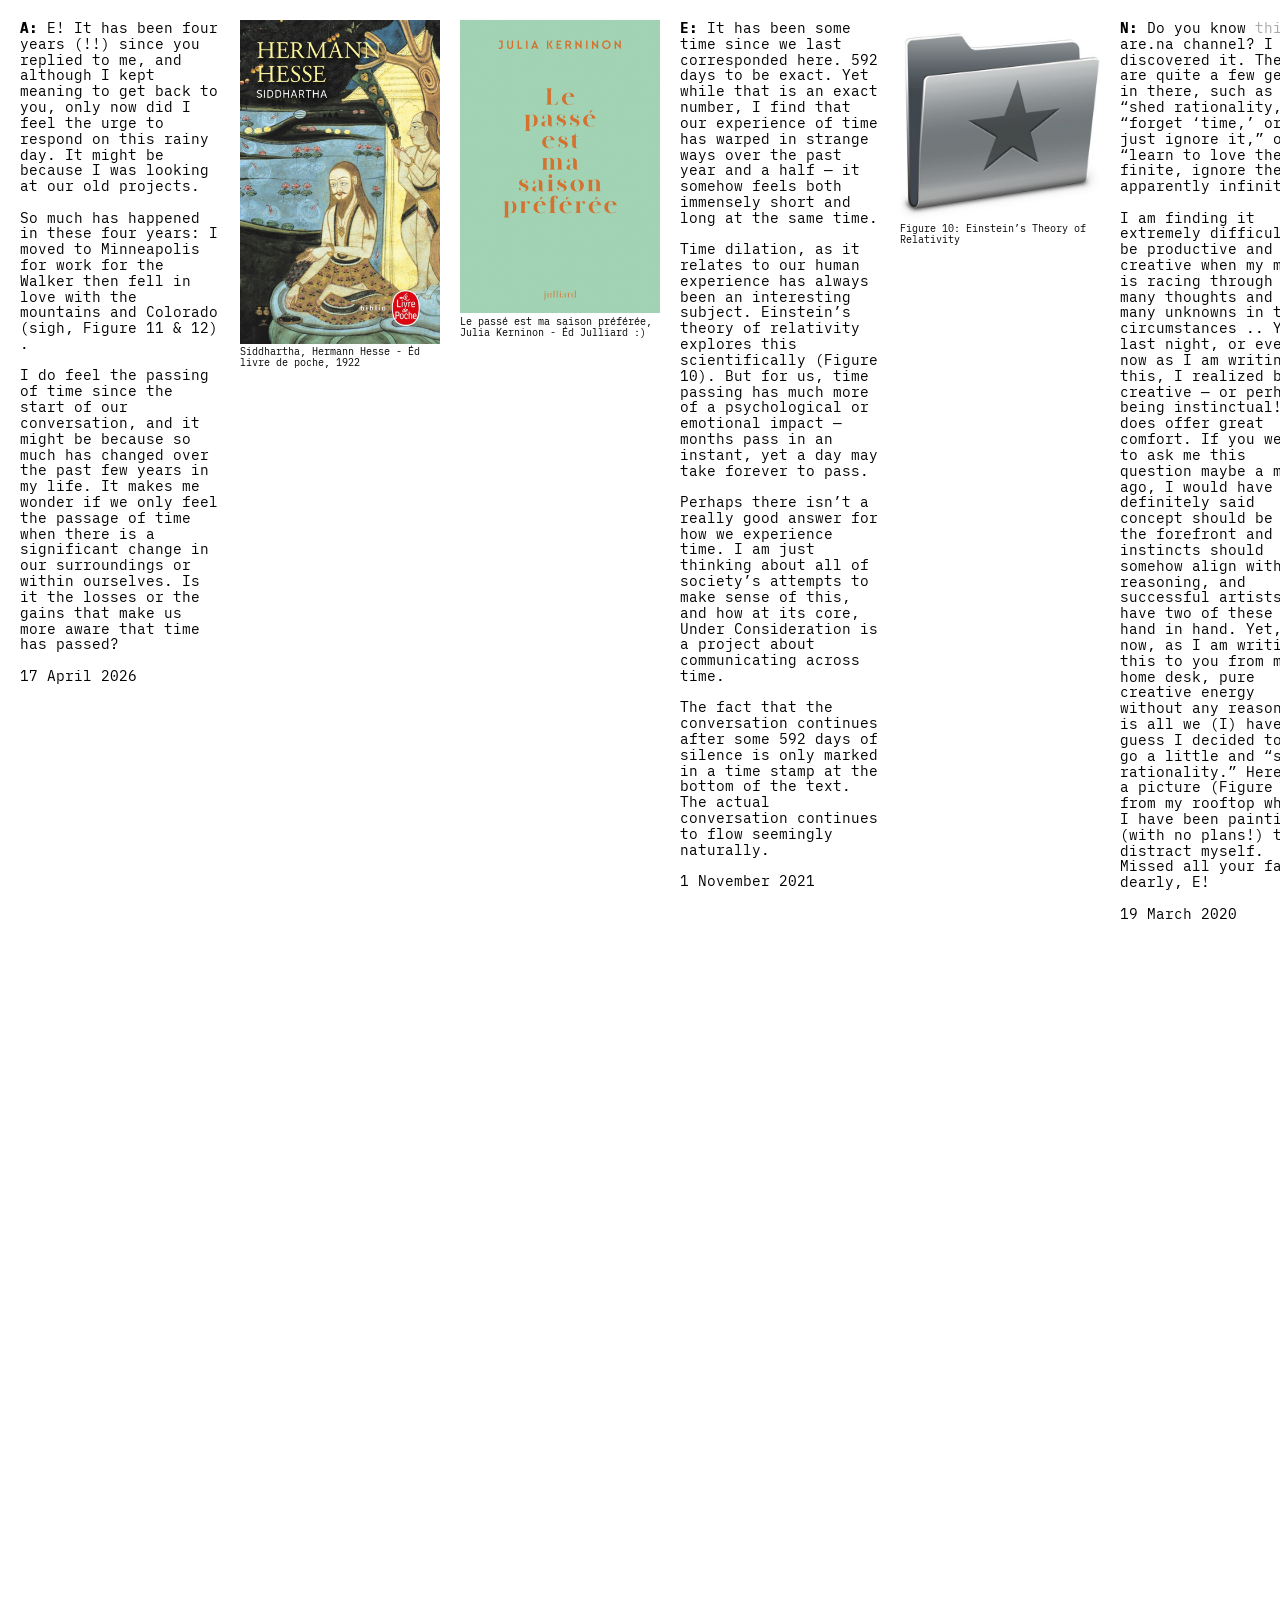
==== index.html @ 79a9462b "Changer le nom du fichier html" ====
<!DOCTYPE html>
<!-- saved from url=(0032)https://under-consideration.com/ -->
<html><head><meta http-equiv="Content-Type" content="text/html; charset=UTF-8">
<meta http-equiv="Cache-Control" content="no-cache, no-store, must-revalidate">
<meta http-equiv="Pragma" content="no-cache">
<meta http-equiv="Expires" content="0">
<title>Bibliopée</title>
  <link rel="stylesheet" type="text/css" href="./sources/main.css">
</head>
<body>
  <div id="entries">
    <div class="entry">
      <p>
        <strong>A:</strong> 
        E! It has been four years (!!) since you replied to me, and although I kept meaning to get back to you, only now did I feel the urge to respond on this rainy day. It might be because I was looking at our old projects.
      </p>

      <p>
        So much has happened in these four years: I moved to Minneapolis for work for the Walker then fell in love with the mountains and Colorado (sigh, Figure 11 &amp; 12) .
      </p>

      <p>
        I do feel the passing of time since the start of our conversation, and it might be because so much has changed over the past few years in my life. It makes me wonder if we only feel the passage of time when there is a significant change in our surroundings or within ourselves. Is it the losses or the gains that make us more aware that time has passed?
      </p>
      <p>
        17 April 2026
      </p>
    </div>
    <div class="entry">
      <a href="https://d2w9rnfcy7mm78.cloudfront.net/45391817/original_f5b5d5b784d9f974b8a62b754a4241b6.jpg?1776455372?bc=0" target="_blank">
        <img src="./sources/Siddhartha.jpg" alt="Siddhartha">
      </a>
      <div class="caption">
        Siddhartha, Hermann Hesse - Éd livre de poche, 1922
      </div>
    </div>
    <div class="entry">
      <a href="https://d2w9rnfcy7mm78.cloudfront.net/45391629/original_866c3c19708ba4297b593f2da454763a.jpg?1776454927?bc=0" target="_blank">
        <img src="./sources/Kerninon.jpg" alt="Kerninon">
      </a>
      <div class="caption">
        Le passé est ma saison préférée, Julia Kerninon - Éd Julliard :)
      </div>
    </div>
    <div class="entry">
      <p>
        <strong>E:</strong> 
        It has been some time since we last corresponded here. 592 days to be exact. Yet while that is an exact number, I find that our experience of time has warped in strange ways over the past year and a half — it somehow feels both immensely short and long at the same time.
      </p>
      <p>
        Time dilation, as it relates to our human experience has always been an interesting subject. Einstein’s theory of relativity explores this scientifically (Figure 10). But for us, time passing has much more of a psychological or emotional impact — months pass in an instant, yet a day may take forever to pass. 
      </p>
      <p>
        Perhaps there isn’t a really good answer for how we experience time. I am just thinking about all of society’s attempts to make sense of this, and how at its core, Under Consideration is a project about communicating across time. 
      </p>
      <p>
        The fact that the conversation continues after some 592 days of silence is only marked in a time stamp at the bottom of the text. The actual conversation continues to flow seemingly naturally.
      </p>
      <p>
        1 November 2021
      </p>
    </div>
    <div class="entry">
      <a href="https://d2w9rnfcy7mm78.cloudfront.net/13798102/original_1941e9237a4ae4ace88c5b35a2760236.png?1635796448?bc=0" target="_blank">
        <img src="./sources/Placeholder.jpg">
      </a>
      <div class="caption">
        Figure 10: Einstein’s Theory of Relativity
      </div>
    </div>
    <div class="entry">
      <p>
        <strong>N:</strong> 
        Do you know 
        <a href="https://www.are.na/the-society-for-social-collapse/how-to-find-happiness-during-the-collapse-of-civilization" rel="nofollow noopener" target="_blank">this
        </a>
        are.na channel? I just discovered it. There are quite a few gems in there, such as “shed rationality,” “forget ‘time,’ or just ignore it,” or “learn to love the finite, ignore the apparently infinite.” 
      </p>
      <p>
        I am finding it extremely difficult to be productive and creative when my mind is racing through so many thoughts and so many unknowns in these circumstances .. Yet last night, or even now as I am writing this, I realized being creative — or perhaps being instinctual! — does offer great comfort. If you were to ask me this question maybe a month ago, I would have definitely said concept should be at the forefront and instincts should somehow align with the reasoning, and successful artists have two of these go hand in hand. Yet, now, as I am writing this to you from my home desk, pure creative energy without any reasoning is all we (I) have. I guess I decided to let go a little and “shed rationality.” Here is a picture (Figure 9) from my rooftop where I have been painting (with no plans!) to distract myself. Missed all your faces dearly, E! 
      </p>
      <p>
        19 March 2020
      </p>
    </div>
    <div class="entry">
      <a href="https://d2w9rnfcy7mm78.cloudfront.net/6505583/original_f84d37d3a3aec6bed054c1856e5c82d3.jpg?1584642781?bc=0" target="_blank">
        <img src="./sources/Placeholder.jpg">
      </a>
      <div class="caption">Figure 9: Nazlı's DIY rooftop desk
      </div>
    </div>
    <div class="entry">
      <p>
        <strong>E:</strong> 
        11 months later… This past halloween, I dressed up as 
        <a href="https://www.are.na/nazli-ercan/multi" rel="nofollow noopener" target="_blank">Multi
        </a> 
        and took a picture in front of an installation of Gonzalez-Torres' <em>Perfect Lovers</em> at MoMA (Figure 8).
      </p>

      <p>
        In thinking about our conversation beforehand, coupled with our conversation with Sydney King tonight, I am adding the image. I am curious about where the line we draw between concept and instinct may actually be. You can consider the juxtaposition of Multi with <em>Perfect Lovers</em>, for example, where both are steeped in conceptual thinking. But if Multi was made with all the possible punctuation characters, I imagine it would not look as good. Though it might be more conceptually sound. In fact, when making my Multi costume, I looked directly at the source code to see which characters were used.
      </p>
      <p>
        22 December 2019
      </p>
    </div>
    <div class="entry">
      <a href="https://d2w9rnfcy7mm78.cloudfront.net/5764042/original_6de9fba1750d1a94429889c76d2a24ee.jpg?1576975302?bc=0" target="_blank">
        <img src="./sources/Placeholder.jpg">
      </a>
      <div class="caption">Figure 8: Eric as Multi, in front of Perfect Lovers
      </div>
    </div>
    <div class="entry">
      <p>
        <strong>N:</strong> 
        I am currently reading about the works of Felix Gonzalez-Torres who is an interesting artist given all the points you bring up about the readymade, consumerism, art, and design. In his works, Gonzalez-Torres uses consumer objects such as candies, lightbulbs or beads. I was initially going to suggest that these are readymades, yet it is important to note that when Duchamp introduced the readymade, he claimed that 
        <a href="http://www.robertspahr.com/teaching/hnm/marcel_duchamp.pdf" rel="nofollow noopener" target="_blank">Richard Mutt
        </a> 
        (!) “…took an ordinary article of life, and placed it so that its useful significance disappeared under the new title and point of view — created a new thought for that object.” Then, for an object to be a readymade, it has to be detached from its function. However, in Gonzalez-Torres’s works, the function of these consumer objects is critical. A lightbulb has to be recognized as a lightbulb and used as such. Similarly, candies have to be eaten by the visitors; otherwise, the work fails to be completed (noted as such by Gonzalez-Torres). He becomes an important figure to consider precisely because the consumer objects he uses cannot be defined as readymades. He brings both the form and the function of these consumer objects into art historical settings. In his work, form and function are kept intact. Most of the time, artists either choose to make works with the object-ness of the readymade or appropriate the given function. 
      </p>

      <p>
        With this approach to consumer objects in mind, the curation and ownership of Gonzalez-Torres’s work becomes really interesting. I recently learnt that in the 
        <a href="https://scholarship.law.cornell.edu/cgi/viewcontent.cgi?article=1461&amp;context=cjlpp" rel="nofollow noopener" target="_blank">Certificate of Authenticity
        </a> Gonzalez-Torres provided to the buyers, he allowed the owners of his artworks to use different types of candies or beads if the stated ones were not available. One article mentioned how the language he used in these certificates allowed the owners to pick their own ideal heights for the paper stacks in some of his works. This flexibility brings the possibility of these stacks to be tall enough for visitors to not be able to reach to get a sheet and thus can potentially challenge the ideals Gonzalez-Torres set for his work. Another example to this greater flexibility in the curation of his work can be seen in <em>Untitled (Public Opinion)</em>, 1991. For this piece, the curators were able to choose different types of candies in different installations, which resulted in various 
        <a href="https://www.guggenheim.org/blogs/checklist/how-a-sculpture-by-felix-gonzalez-torres-traveled-around-new-york" rel="nofollow noopener" target="_blank">receptions
        </a>
        . For example, while the people at the Institute for the Study of the Ancient World related the piece to the “...process of interpretation that scholars of ancient culture apply to artifacts whose exact histories are unknown….at St. Philip’s Church, the largely African American congregation introduced an entirely new reading of the work, linking the black rod licorice candies to the use of licorice root as a balm by American slaves, and the subsequent proliferation of racist imagery in early-twentieth-century marketing campaigns for licorice candy.” Do you think that to be able to accommodate this amount of flexibility within a single work, we need to know this candy piece is a work by Gonzalez-Torres prior to seeing it?
      </p>

      <p>
        I cannot help but connect this letter (Figure 7) of his to here as well. It is on all of my social media platforms! It is just so beautifully said. It talks about time and has two 
        <a href="http://o-r-g.com/" rel="nofollow noopener" target="_blank">o-r-g
        </a> 
        clocks drawn — two things, which I know you like. Welcome back to NY! We missed you.
      </p>
      <p>
        6 February 2019
      </p>
    </div>
    <div class="entry">
      <a href="https://d2w9rnfcy7mm78.cloudfront.net/3293196/original_0019c260dad0948818ab5b0f140593c7.jpg?1546466048?bc=1" target="_blank">
        <img src="./sources/Placeholder.jpg">
      </a>
      <div class="caption">Figure 7: Felix Gonzalez-Torres, Lovers, 1988
      </div>
    </div>
    <div class="entry">
      <p>
        <strong>E:</strong> I wonder if the questioning of graphic design and its relationship with art will lead us in circles. Rather it seems like a question that many have thought of before us. Perhaps it is more useful to instead focus on producing work that tries to question this? Or not even that, but you know.. because we are thinking of this, inevitably any work we produce will be tied up in these questions. And perhaps that is good enough? The reason I am interested in design, in large part, is because it gives me another outlet for researching a question. Many of the things I produce are artifacts of a larger investigation. The readymade is really interesting because it has been used by designers and artists alike. 
      </p>

      <p>
        I'm currently reading <em>Design as Art</em> and I think it's well worth your time. The current edition is published as a sibling to <em>Ways of Seeing</em>, funnily enough. 
      </p>

      <p>
        Well, there are other things about design and art that are interesting to us. For example, Kelly and I recently started 
        <a href="http://stu-b-io.com/" rel="nofollow noopener" target="_blank">stubio
        </a>
        , which was never meant to be an economically viable venture. Rather, everything on the site is a one off, pushing against the idea that a retail enterprise has to sell multiples of an item. Additionally, the site doesn't operate like a regular store in the sense that it is super bare bones, doesn't really attempt to advertise itself, and has super random stream of conscious-y copywriting. At the end of the day, I'd still consider this to be a graphic design enterprise. And I think doing this is an extension of me thinking about design, art, and consumerism..
      </p>
      <p>
        27 December 2018
      </p>
    </div>
    <div class="entry">
      <a href="./sources/original_cccc477915846dfcf1123f66305d40f1.gif" target="_blank">
        <img src="./sources/Placeholder.jpg">
      </a>
      <div class="caption">
        Figure 6: An invite I made for an event based off Munari's book</div></div><div class="entry"><p><strong>N:</strong> I have just read <a href="https://www.independent.co.uk/arts-entertainment/art/features/was-marcel-duchamps-fountain-actually-created-by-a-long-forgotten-pioneering-feminist-10491953.html" rel="nofollow noopener" target="_blank">this</a> article — and there are many similar others out there— that talks about how Duchamp stole the idea of the readymade from the 20th century Dada artist Baroness Elsa von Freytag-Loringhoven (Figure 5). This article argues that Elsa was friends with Duchamp. In referring to the <em>Fountain</em>, Duchamp in his letter to his sisters says “One of my female friends who had adopted the pseudonym Richard Mutt sent me a porcelain urinal as a sculpture…” The identity of the female friend has always been a mystery, but the proofs in the article (Elsa was in Pennsylvania at the time when the <em>Fountain</em> was submitted to the exhibition of the Society of Independent Artists, and the company that made these specific urinals was based in Pennsylvania are some proofs.) make a strong case that Elsa was the owner of the <em>Fountain</em>. In fact, she had been claiming found object as her works of art before Duchamp started experimenting with his readymades. I suggest you read the article; it is pretty fascinating and made me a little sad since you know I am a Duchamp fan (I still am). I guess it would make sense since he is a male figure and she is not… </p>

      <p>
        Back to your question about what is it about art that makes us want to associate graphic design with it.. That is something I often think to myself. I can start by answering from a personal point of view: I would not want to only produce commercial works as this would not suffice my interests. What I like in art and why I would like graphic design to be more like it is the free will that comes with it. There is almost some kind of a narcissistic view of graphic design when it becomes close to art: the practice starts to be derived from individual expression; it becomes something that serves to one’s name and to one’s interests primarily. Remember when I asked you whether or not there is an existential component in typography? Then, I guess there is. We would like to create works that showcase our interests to make valuable use of our time on this earth and to feel good about ourselves in doing so. Thus, in making or wanting graphic design to be more like art, we want it to have a greater (existential) purpose. The interesting question, to me, or what I have yet do not have an answer to is this: Is there no other discipline than art where one can pursue individual interests? Is that what defines art? If so, trying to claim something similar for graphic design, a similar understanding, would not help us differentiate design. As much as we want to claim the individual will that comes with associating graphic design with art, perhaps we should omit this tendency and instead find something that is specific to graphic design. I am not sure if this is possible since there are already so many different ways people have been practicing the discipline, but I wonder if you think this is possible? Or do you think this is worthwhile pursuit? Is there an end goal, reward, in disassociating graphic design from art?
      </p>
      <p>
        31 July 2018
      </p>
    </div>
    <div class="entry">
      <a href="https://d2w9rnfcy7mm78.cloudfront.net/2498054/original_10328efea0385e089a09619a57797c4a.jpg?1533047509?bc=1" target="_blank">
        <img src="./sources/Placeholder.jpg">
      </a>
      <div class="caption">Figure 5: Baroness Elsa von Freytag-Loringhoven
      </div>
    </div>

    <div class="entry">
      <a href="https://d2w9rnfcy7mm78.cloudfront.net/2386564/original_899c1211945f37ae39ba76815188b3c3.jpg?1530678920?bc=1" target="_blank">
        <img src="./sources/Placeholder.jpg">
      </a>
      <div class="caption">Figure 3: Graphik und Objekte: Vervielfältigte Kunst
      </div>
    </div>
    <div class="entry">
      <a href="https://d2w9rnfcy7mm78.cloudfront.net/2386563/original_771f6492133866674f5a1e01b8c79866.jpg?1530678917?bc=1" target="_blank">
        <img src="./sources/Placeholder.jpg">
      </a>
      <div class="caption">
      </div>
    </div>
    <div class="entry">
      <a href="https://d2w9rnfcy7mm78.cloudfront.net/2386562/original_fe1f07a72734f1134657a888d6b5b227.jpg?1530678911?bc=1" target="_blank">
        <img src="./sources/Placeholder.jpg">
      </a>
      <div class="caption">
      </div>
    </div>
    <div class="entry">
      <a href="https://d2w9rnfcy7mm78.cloudfront.net/2386561/original_5f1bf0b596f03ef2db013af86c80cf1c.jpg?1530678910?bc=1" target="_blank">
        <img src="./sources/Placeholder.jpg">
      </a>
      <div class="caption">
      </div>
    </div>
    <div class="entry">
      <a href="https://d2w9rnfcy7mm78.cloudfront.net/2386560/original_5191ab00ef2b553da30b23ac8e99858f.jpg?1530678910?bc=1" target="_blank">
        <img src="./sources/Placeholder.jpg">
      </a>
      <div class="caption">
      </div>
    </div>

  
   
    <div class="entry">
      <div id="dot-dot-dot" style="display: none;"></div>
    </div>
    <div class="entry">
      <p><i>Bibliopée</i> est un archivage de livres lus au fil de ma vie.</p>
      <p>This project is a container for an exchange of ideas between one another. Each new entry on this site is a response to the previous entry by the other author; it is the next thought of a continuous conversation. In this regard, the entries themselves become the medium in this unending collaborative process. The logo, like its contents, is also subject to continuous updating and revisioning. The two curved lines signify each participant. One is solid, which corresponds to the person who last responded, while the other is dotted, waiting for the other to respond. Once a response is added, the lines flip and the solid becomes dotted while the dotted becomes solid.</p>
      <p><img src="./sources/Placeholder.jpg" id="uc-logo"></p>
    </div>
  </div>
<script type="text/javascript" async="" src="./sources/analytics.js"></script><script type="text/javascript" async="" src="./sources/js"></script>
<!-- Global site tag (gtag.js) - Google Analytics -->
<script async="" src="./sources/js(1)"></script>
<script>
  window.dataLayer = window.dataLayer || [];
  function gtag(){dataLayer.push(arguments);}
  gtag('js', new Date());

  gtag('config', 'UA-57660834-3');
</script>


</body></html>
---- sources/main.css ----
body, html {
  margin: 10px;
}

@font-face{
  font-family:'fu-reg';
  src:url("typos/iAWriterMonoS-Regular.ttf");
}

@font-face{
  font-family:'fu-bold';
  src:url("typos/iAWriterMonoS-Bold.ttf");
}

#entries {
  display: flex;
  flex-direction: row;
  gap: 20px;
}

.entry {
  font-family: 'fu-reg';
  font-size: 0.9em;
  line-height: 1.1em;
  min-width: 200px;
  max-width: 200px;
  margin-bottom: 200px;
}

.entry a {
  text-decoration: none;
  color: #AAA;
}

.entry img {
  width: 100%;
}
.entry p a[href] {
  overflow-wrap: break-word;
  word-wrap: break-word;
}

.entry p:first-of-type {
  -webkit-margin-before: 0em;
}

.entry p {
  margin-bottom: 1.07em;
}
.entry.image {
  width: 500px;
}

.caption {
  font-size: .7em;
  line-height: 1.1em;
}

ul {
  list-style: none;
  padding: 0;
  margin: 0;
  margin-top: -1em;
}

strong,b {
  font-weight: normal;
  font-family: 'fu-bold';
}

#uc-logo {
  margin-top: 10px;
  width: 30%;
}

#dot-dot-dot:after {
  overflow: hidden;
  display: inline-block;
  vertical-align: bottom;
  -webkit-animation: ellipsis steps(4,end) 900ms infinite;
  animation: ellipsis steps(4,end) 900ms infinite;
  content: "\2026"; /* ascii code for the ellipsis character */
  width: 0px;
}

@keyframes ellipsis {
  to {
    width: 22px;
  }
}

@-webkit-keyframes ellipsis {
  to {
    width: 22px;
  }
}
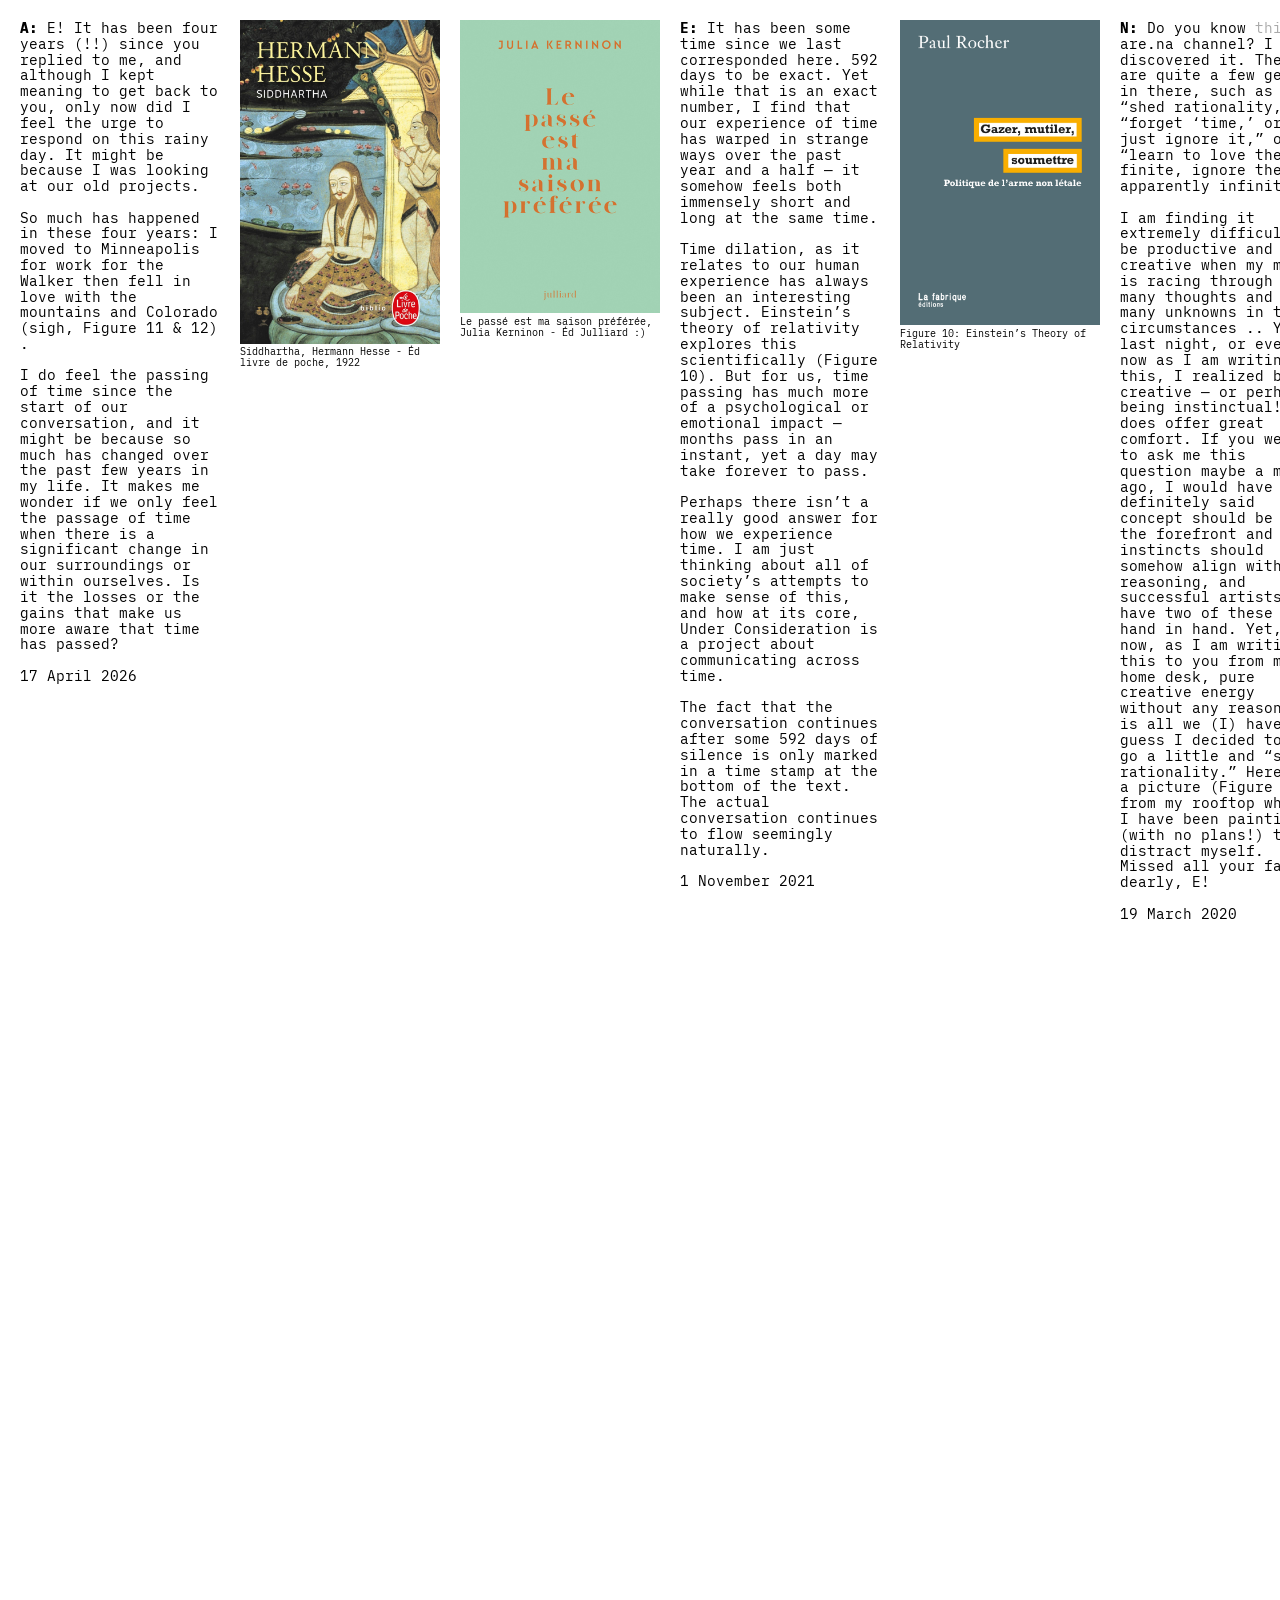
==== commit 1b4ea0b4: "New cover de livres" ====
--- a/index.html
+++ b/index.html
@@ -62,7 +62,7 @@
     </div>
     <div class="entry">
       <a href="https://d2w9rnfcy7mm78.cloudfront.net/13798102/original_1941e9237a4ae4ace88c5b35a2760236.png?1635796448?bc=0" target="_blank">
-        <img src="./sources/Placeholder.jpg">
+        <img src="./sources/Rocher.jpg">
       </a>
       <div class="caption">
         Figure 10: Einstein’s Theory of Relativity
@@ -85,7 +85,7 @@
     </div>
     <div class="entry">
       <a href="https://d2w9rnfcy7mm78.cloudfront.net/6505583/original_f84d37d3a3aec6bed054c1856e5c82d3.jpg?1584642781?bc=0" target="_blank">
-        <img src="./sources/Placeholder.jpg">
+        <img src="./sources/Drouar.jpg">
       </a>
       <div class="caption">Figure 9: Nazlı's DIY rooftop desk
       </div>
@@ -108,7 +108,7 @@
     </div>
     <div class="entry">
       <a href="https://d2w9rnfcy7mm78.cloudfront.net/5764042/original_6de9fba1750d1a94429889c76d2a24ee.jpg?1576975302?bc=0" target="_blank">
-        <img src="./sources/Placeholder.jpg">
+        <img src="./sources/Framont.png">
       </a>
       <div class="caption">Figure 8: Eric as Multi, in front of Perfect Lovers
       </div>
@@ -143,7 +143,7 @@
     </div>
     <div class="entry">
       <a href="https://d2w9rnfcy7mm78.cloudfront.net/3293196/original_0019c260dad0948818ab5b0f140593c7.jpg?1546466048?bc=1" target="_blank">
-        <img src="./sources/Placeholder.jpg">
+        <img src="./sources/Raybaud.jpg">
       </a>
       <div class="caption">Figure 7: Felix Gonzalez-Torres, Lovers, 1988
       </div>
@@ -169,10 +169,45 @@
     </div>
     <div class="entry">
       <a href="./sources/original_cccc477915846dfcf1123f66305d40f1.gif" target="_blank">
-        <img src="./sources/Placeholder.jpg">
-      </a>
-      <div class="caption">
-        Figure 6: An invite I made for an event based off Munari's book</div></div><div class="entry"><p><strong>N:</strong> I have just read <a href="https://www.independent.co.uk/arts-entertainment/art/features/was-marcel-duchamps-fountain-actually-created-by-a-long-forgotten-pioneering-feminist-10491953.html" rel="nofollow noopener" target="_blank">this</a> article — and there are many similar others out there— that talks about how Duchamp stole the idea of the readymade from the 20th century Dada artist Baroness Elsa von Freytag-Loringhoven (Figure 5). This article argues that Elsa was friends with Duchamp. In referring to the <em>Fountain</em>, Duchamp in his letter to his sisters says “One of my female friends who had adopted the pseudonym Richard Mutt sent me a porcelain urinal as a sculpture…” The identity of the female friend has always been a mystery, but the proofs in the article (Elsa was in Pennsylvania at the time when the <em>Fountain</em> was submitted to the exhibition of the Society of Independent Artists, and the company that made these specific urinals was based in Pennsylvania are some proofs.) make a strong case that Elsa was the owner of the <em>Fountain</em>. In fact, she had been claiming found object as her works of art before Duchamp started experimenting with his readymades. I suggest you read the article; it is pretty fascinating and made me a little sad since you know I am a Duchamp fan (I still am). I guess it would make sense since he is a male figure and she is not… </p>
+        <img src="./sources/Yon.jpeg">
+      </a>
+      <div class="caption">
+        Figure 6: An invite I made for an event based off Munari's book
+      </div>
+    </div>
+        <div class="entry">
+      <p>
+        <strong>E:</strong> I wonder if the questioning of graphic design and its relationship with art will lead us in circles. Rather it seems like a question that many have thought of before us. Perhaps it is more useful to instead focus on producing work that tries to question this? Or not even that, but you know.. because we are thinking of this, inevitably any work we produce will be tied up in these questions. And perhaps that is good enough? The reason I am interested in design, in large part, is because it gives me another outlet for researching a question. Many of the things I produce are artifacts of a larger investigation. The readymade is really interesting because it has been used by designers and artists alike. 
+      </p>
+
+      <p>
+        I'm currently reading <em>Design as Art</em> and I think it's well worth your time. The current edition is published as a sibling to <em>Ways of Seeing</em>, funnily enough. 
+      </p>
+
+      <p>
+        Well, there are other things about design and art that are interesting to us. For example, Kelly and I recently started 
+        <a href="http://stu-b-io.com/" rel="nofollow noopener" target="_blank">stubio
+        </a>
+        , which was never meant to be an economically viable venture. Rather, everything on the site is a one off, pushing against the idea that a retail enterprise has to sell multiples of an item. Additionally, the site doesn't operate like a regular store in the sense that it is super bare bones, doesn't really attempt to advertise itself, and has super random stream of conscious-y copywriting. At the end of the day, I'd still consider this to be a graphic design enterprise. And I think doing this is an extension of me thinking about design, art, and consumerism..
+      </p>
+      <p>
+        27 December 2018
+      </p>
+    </div>
+    <div class="entry">
+      <a href="./sources/original_cccc477915846dfcf1123f66305d40f1.gif" target="_blank">
+        <img src="./sources/Berest.jpg">
+      </a>
+      <div class="caption">
+        Figure 6: An invite I made for an event based off Munari's book
+      </div>
+    </div>
+    <div class="entry">
+      <p><strong>N:</strong> I have just read 
+      <a href="https://www.independent.co.uk/arts-entertainment/art/features/was-marcel-duchamps-fountain-actually-created-by-a-long-forgotten-pioneering-feminist-10491953.html" rel="nofollow noopener" target="_blank">this
+
+      </a> article — and there are many similar others out there— that talks about how Duchamp stole the idea of the readymade from the 20th century Dada artist Baroness Elsa von Freytag-Loringhoven (Figure 5). This article argues that Elsa was friends with Duchamp. In referring to the <em>Fountain</em>, Duchamp in his letter to his sisters says “One of my female friends who had adopted the pseudonym Richard Mutt sent me a porcelain urinal as a sculpture…” The identity of the female friend has always been a mystery, but the proofs in the article (Elsa was in Pennsylvania at the time when the <em>Fountain</em> was submitted to the exhibition of the Society of Independent Artists, and the company that made these specific urinals was based in Pennsylvania are some proofs.) make a strong case that Elsa was the owner of the <em>Fountain</em>. In fact, she had been claiming found object as her works of art before Duchamp started experimenting with his readymades. I suggest you read the article; it is pretty fascinating and made me a little sad since you know I am a Duchamp fan (I still am). I guess it would make sense since he is a male figure and she is not… 
+      </p>
 
       <p>
         Back to your question about what is it about art that makes us want to associate graphic design with it.. That is something I often think to myself. I can start by answering from a personal point of view: I would not want to only produce commercial works as this would not suffice my interests. What I like in art and why I would like graphic design to be more like it is the free will that comes with it. There is almost some kind of a narcissistic view of graphic design when it becomes close to art: the practice starts to be derived from individual expression; it becomes something that serves to one’s name and to one’s interests primarily. Remember when I asked you whether or not there is an existential component in typography? Then, I guess there is. We would like to create works that showcase our interests to make valuable use of our time on this earth and to feel good about ourselves in doing so. Thus, in making or wanting graphic design to be more like art, we want it to have a greater (existential) purpose. The interesting question, to me, or what I have yet do not have an answer to is this: Is there no other discipline than art where one can pursue individual interests? Is that what defines art? If so, trying to claim something similar for graphic design, a similar understanding, would not help us differentiate design. As much as we want to claim the individual will that comes with associating graphic design with art, perhaps we should omit this tendency and instead find something that is specific to graphic design. I am not sure if this is possible since there are already so many different ways people have been practicing the discipline, but I wonder if you think this is possible? Or do you think this is worthwhile pursuit? Is there an end goal, reward, in disassociating graphic design from art?
@@ -183,7 +218,7 @@
     </div>
     <div class="entry">
       <a href="https://d2w9rnfcy7mm78.cloudfront.net/2498054/original_10328efea0385e089a09619a57797c4a.jpg?1533047509?bc=1" target="_blank">
-        <img src="./sources/Placeholder.jpg">
+        <img src="./sources/Sahibdad.jpg">
       </a>
       <div class="caption">Figure 5: Baroness Elsa von Freytag-Loringhoven
       </div>
@@ -191,42 +226,18 @@
 
     <div class="entry">
       <a href="https://d2w9rnfcy7mm78.cloudfront.net/2386564/original_899c1211945f37ae39ba76815188b3c3.jpg?1530678920?bc=1" target="_blank">
-        <img src="./sources/Placeholder.jpg">
+        <img src="./sources/Sahibdad2.webp">
       </a>
       <div class="caption">Figure 3: Graphik und Objekte: Vervielfältigte Kunst
       </div>
     </div>
     <div class="entry">
       <a href="https://d2w9rnfcy7mm78.cloudfront.net/2386563/original_771f6492133866674f5a1e01b8c79866.jpg?1530678917?bc=1" target="_blank">
-        <img src="./sources/Placeholder.jpg">
-      </a>
-      <div class="caption">
-      </div>
-    </div>
-    <div class="entry">
-      <a href="https://d2w9rnfcy7mm78.cloudfront.net/2386562/original_fe1f07a72734f1134657a888d6b5b227.jpg?1530678911?bc=1" target="_blank">
-        <img src="./sources/Placeholder.jpg">
-      </a>
-      <div class="caption">
-      </div>
-    </div>
-    <div class="entry">
-      <a href="https://d2w9rnfcy7mm78.cloudfront.net/2386561/original_5f1bf0b596f03ef2db013af86c80cf1c.jpg?1530678910?bc=1" target="_blank">
-        <img src="./sources/Placeholder.jpg">
-      </a>
-      <div class="caption">
-      </div>
-    </div>
-    <div class="entry">
-      <a href="https://d2w9rnfcy7mm78.cloudfront.net/2386560/original_5191ab00ef2b553da30b23ac8e99858f.jpg?1530678910?bc=1" target="_blank">
-        <img src="./sources/Placeholder.jpg">
-      </a>
-      <div class="caption">
-      </div>
-    </div>
-
-  
-   
+        <img src="./sources/Sahibdad3.jpg">
+      </a>
+      <div class="caption">
+      </div>
+    </div>
     <div class="entry">
       <div id="dot-dot-dot" style="display: none;"></div>
     </div>
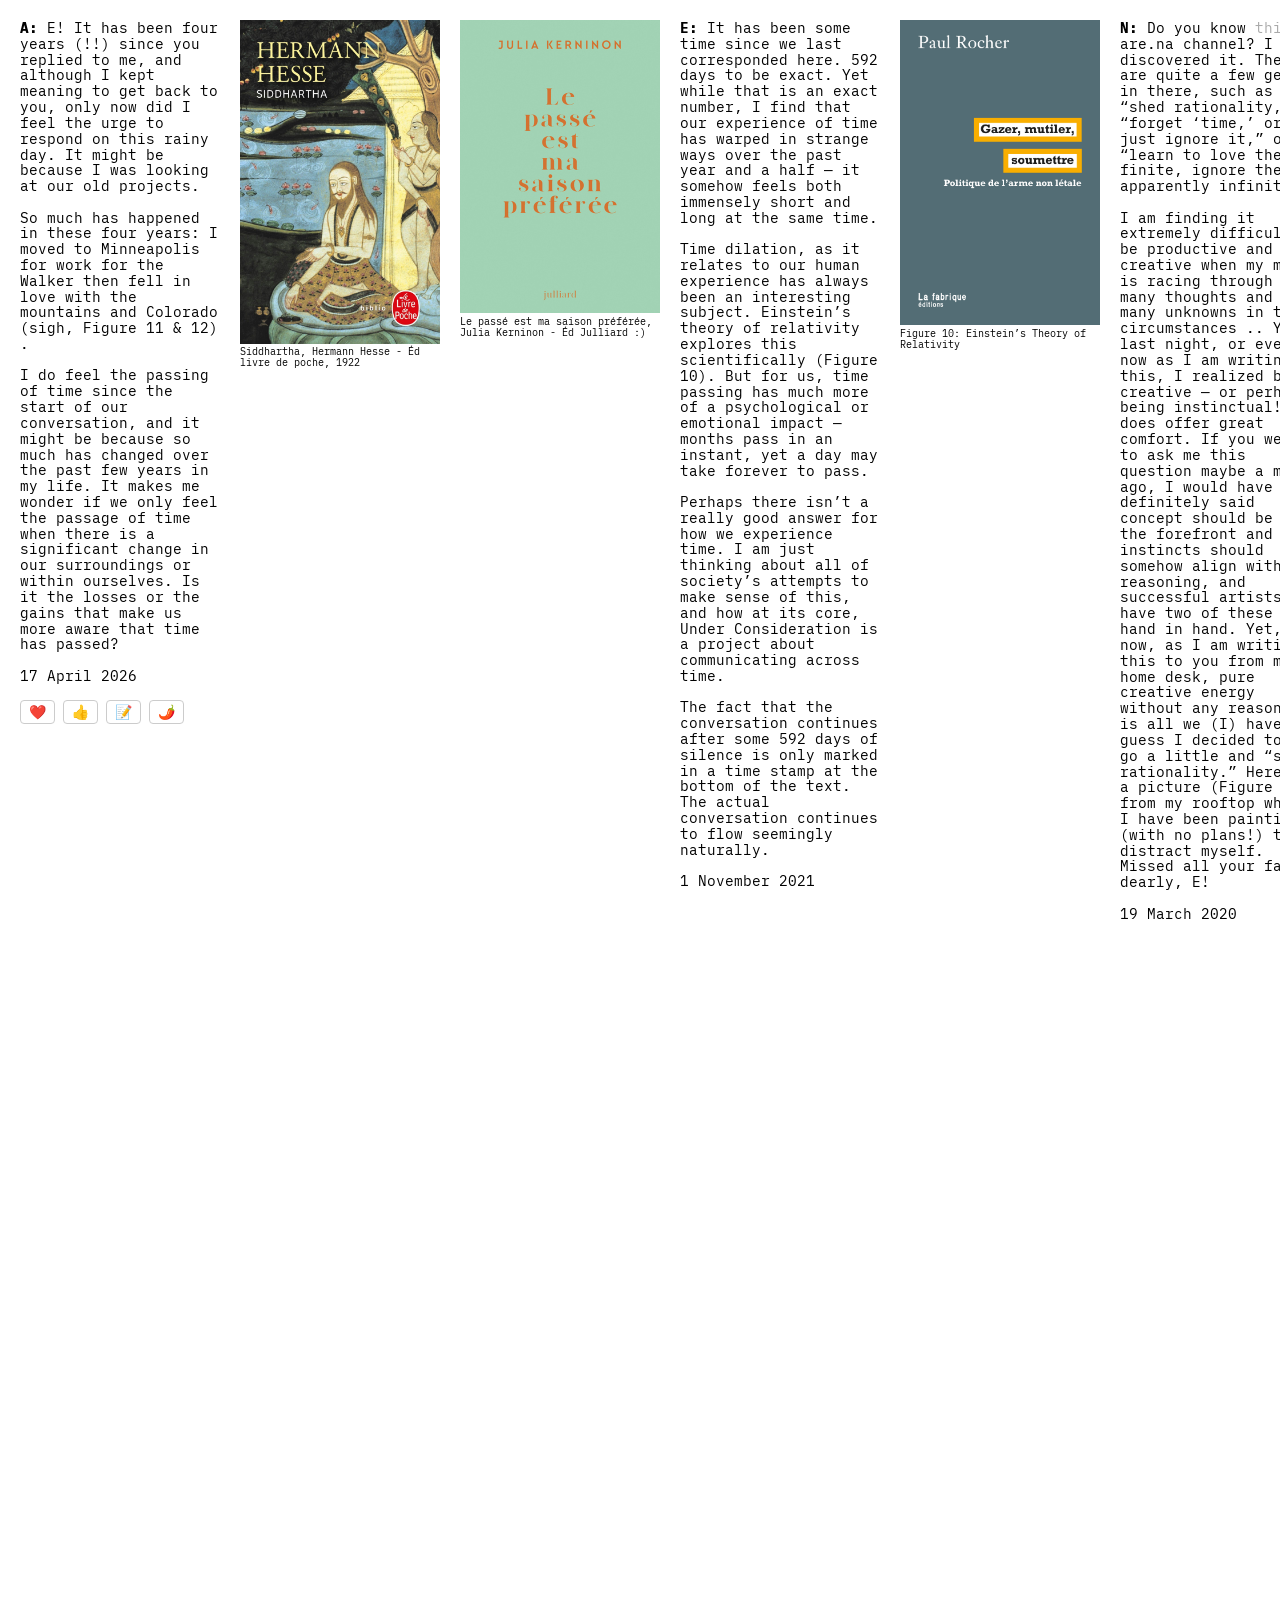
==== commit c124a164: "Ajout de réactions emojis" ====
--- a/index.html
+++ b/index.html
@@ -25,19 +25,22 @@
       <p>
         17 April 2026
       </p>
-    </div>
-    <div class="entry">
-      <a href="https://d2w9rnfcy7mm78.cloudfront.net/45391817/original_f5b5d5b784d9f974b8a62b754a4241b6.jpg?1776455372?bc=0" target="_blank">
+      <div class="reactions" data-entry="siddhartha">
+    <button class="react-btn" data-emoji="❤️">❤️ <span class="count"></span></button>
+    <button class="react-btn" data-emoji="👍">👍 <span class="count"></span></button>
+    <button class="react-btn" data-emoji="📝">📝 <span class="count"></span></button>
+    <button class="react-btn" data-emoji="🌶️">🌶️ <span class="count"></span></button>
+  </div>
+    </div>
+    
+    <div class="entry">
         <img src="./sources/Siddhartha.jpg" alt="Siddhartha">
-      </a>
       <div class="caption">
         Siddhartha, Hermann Hesse - Éd livre de poche, 1922
       </div>
     </div>
     <div class="entry">
-      <a href="https://d2w9rnfcy7mm78.cloudfront.net/45391629/original_866c3c19708ba4297b593f2da454763a.jpg?1776454927?bc=0" target="_blank">
         <img src="./sources/Kerninon.jpg" alt="Kerninon">
-      </a>
       <div class="caption">
         Le passé est ma saison préférée, Julia Kerninon - Éd Julliard :)
       </div>
@@ -61,9 +64,7 @@
       </p>
     </div>
     <div class="entry">
-      <a href="https://d2w9rnfcy7mm78.cloudfront.net/13798102/original_1941e9237a4ae4ace88c5b35a2760236.png?1635796448?bc=0" target="_blank">
         <img src="./sources/Rocher.jpg">
-      </a>
       <div class="caption">
         Figure 10: Einstein’s Theory of Relativity
       </div>
@@ -84,9 +85,7 @@
       </p>
     </div>
     <div class="entry">
-      <a href="https://d2w9rnfcy7mm78.cloudfront.net/6505583/original_f84d37d3a3aec6bed054c1856e5c82d3.jpg?1584642781?bc=0" target="_blank">
         <img src="./sources/Drouar.jpg">
-      </a>
       <div class="caption">Figure 9: Nazlı's DIY rooftop desk
       </div>
     </div>
@@ -107,9 +106,7 @@
       </p>
     </div>
     <div class="entry">
-      <a href="https://d2w9rnfcy7mm78.cloudfront.net/5764042/original_6de9fba1750d1a94429889c76d2a24ee.jpg?1576975302?bc=0" target="_blank">
         <img src="./sources/Framont.png">
-      </a>
       <div class="caption">Figure 8: Eric as Multi, in front of Perfect Lovers
       </div>
     </div>
@@ -142,9 +139,7 @@
       </p>
     </div>
     <div class="entry">
-      <a href="https://d2w9rnfcy7mm78.cloudfront.net/3293196/original_0019c260dad0948818ab5b0f140593c7.jpg?1546466048?bc=1" target="_blank">
         <img src="./sources/Raybaud.jpg">
-      </a>
       <div class="caption">Figure 7: Felix Gonzalez-Torres, Lovers, 1988
       </div>
     </div>
@@ -168,9 +163,7 @@
       </p>
     </div>
     <div class="entry">
-      <a href="./sources/original_cccc477915846dfcf1123f66305d40f1.gif" target="_blank">
         <img src="./sources/Yon.jpeg">
-      </a>
       <div class="caption">
         Figure 6: An invite I made for an event based off Munari's book
       </div>
@@ -195,9 +188,7 @@
       </p>
     </div>
     <div class="entry">
-      <a href="./sources/original_cccc477915846dfcf1123f66305d40f1.gif" target="_blank">
         <img src="./sources/Berest.jpg">
-      </a>
       <div class="caption">
         Figure 6: An invite I made for an event based off Munari's book
       </div>
@@ -217,24 +208,18 @@
       </p>
     </div>
     <div class="entry">
-      <a href="https://d2w9rnfcy7mm78.cloudfront.net/2498054/original_10328efea0385e089a09619a57797c4a.jpg?1533047509?bc=1" target="_blank">
         <img src="./sources/Sahibdad.jpg">
-      </a>
       <div class="caption">Figure 5: Baroness Elsa von Freytag-Loringhoven
       </div>
     </div>
 
     <div class="entry">
-      <a href="https://d2w9rnfcy7mm78.cloudfront.net/2386564/original_899c1211945f37ae39ba76815188b3c3.jpg?1530678920?bc=1" target="_blank">
         <img src="./sources/Sahibdad2.webp">
-      </a>
       <div class="caption">Figure 3: Graphik und Objekte: Vervielfältigte Kunst
       </div>
     </div>
     <div class="entry">
-      <a href="https://d2w9rnfcy7mm78.cloudfront.net/2386563/original_771f6492133866674f5a1e01b8c79866.jpg?1530678917?bc=1" target="_blank">
         <img src="./sources/Sahibdad3.jpg">
-      </a>
       <div class="caption">
       </div>
     </div>
@@ -246,6 +231,11 @@
       <p>This project is a container for an exchange of ideas between one another. Each new entry on this site is a response to the previous entry by the other author; it is the next thought of a continuous conversation. In this regard, the entries themselves become the medium in this unending collaborative process. The logo, like its contents, is also subject to continuous updating and revisioning. The two curved lines signify each participant. One is solid, which corresponds to the person who last responded, while the other is dotted, waiting for the other to respond. Once a response is added, the lines flip and the solid becomes dotted while the dotted becomes solid.</p>
       <p><img src="./sources/Placeholder.jpg" id="uc-logo"></p>
     </div>
+  </div>
+  <div id="image-modal" aria-hidden="true">
+    <span id="modal-close" aria-label="Fermer">×</span>
+    <img id="modal-img" src="" alt="">
+    <div id="modal-caption"></div>
   </div>
 <script type="text/javascript" async="" src="./sources/analytics.js"></script><script type="text/javascript" async="" src="./sources/js"></script>
 <!-- Global site tag (gtag.js) - Google Analytics -->
@@ -257,6 +247,121 @@
 
   gtag('config', 'UA-57660834-3');
 </script>
+<script>
+  document.addEventListener('DOMContentLoaded', function() {
+    var modal = document.getElementById('image-modal');
+    var modalImg = document.getElementById('modal-img');
+    var caption = document.getElementById('modal-caption');
+    var closeBtn = document.getElementById('modal-close');
+    var images = document.querySelectorAll('#entries img');
+
+    images.forEach(function(img) {
+      img.style.cursor = 'pointer';
+      img.addEventListener('click', function() {
+        modalImg.src = img.src;
+        modalImg.alt = img.alt || '';
+        var hideCaption = img.src.includes('Siddhartha') || img.src.includes('Kerninon');
+        caption.textContent = hideCaption ? '' : (img.alt || '');
+        modal.classList.add('open');
+        modal.setAttribute('aria-hidden', 'false');
+      });
+    });
+
+    function closeModal() {
+      modal.classList.remove('open');
+      modal.setAttribute('aria-hidden', 'true');
+    }
+
+    closeBtn.addEventListener('click', closeModal);
+    modal.addEventListener('click', function(event) {
+      if (event.target === modal) {
+        closeModal();
+      }
+    });
+    document.addEventListener('keydown', function(event) {
+      if (event.key === 'Escape' && modal.classList.contains('open')) {
+        closeModal();
+      }
+    });
+  });
+</script>
+<script>
+  const SUPABASE_URL = 'https://ysjwqgaptdbbacwinqoj.supabase.co/rest/v1/'   // ← remplace
+  const SUPABASE_KEY = 'sb_publishable_FXXpGkbeUQEQ-tSmcER7bg_BmWiG5Xa'             // ← remplace
+
+  const headers = {
+    'apikey': SUPABASE_KEY,
+    'Authorization': `Bearer ${SUPABASE_KEY}`,
+    'Content-Type': 'application/json'
+  }
+
+  // Charger les compteurs d'une entrée
+  async function loadReactions(entryId) {
+    const res = await fetch(
+      `${SUPABASE_URL}/rest/v1/reactions?entry_id=eq.${entryId}`,
+      { headers }
+    )
+    const rows = await res.json()
+    rows.forEach(row => {
+      const btn = document.querySelector(
+        `.reactions[data-entry="${entryId}"] [data-emoji="${row.emoji}"] .count`
+      )
+      if (btn) {
+        btn.textContent = row.count > 0 ? row.count : ''
+        btn.style.display = row.count > 0 ? 'inline' : 'none'
+      }
+    })
+  }
+
+  // Voter / annuler le vote
+  async function vote(entryId, emoji, btn) {
+    const key = `voted_${entryId}_${emoji}`
+    const alreadyVoted = localStorage.getItem(key)
+    const countEl = btn.querySelector('.count')
+    const currentCount = parseInt(countEl.textContent, 10) || 0
+
+    if (alreadyVoted) {
+      btn.classList.remove('voted')
+      localStorage.removeItem(key)
+      const nextCount = Math.max(0, currentCount - 1)
+      countEl.textContent = nextCount > 0 ? nextCount : ''
+      countEl.style.display = nextCount > 0 ? 'inline' : 'none'
+      await fetch(`${SUPABASE_URL}/rest/v1/rpc/decrement_reaction`, {
+        method: 'POST',
+        headers,
+        body: JSON.stringify({ p_entry_id: entryId, p_emoji: emoji })
+      })
+    } else {
+      btn.classList.add('voted')
+      localStorage.setItem(key, '1')
+      const nextCount = currentCount + 1
+      countEl.textContent = nextCount
+      countEl.style.display = 'inline'
+      await fetch(`${SUPABASE_URL}/rest/v1/rpc/increment_reaction`, {
+        method: 'POST',
+        headers,
+        body: JSON.stringify({ p_entry_id: entryId, p_emoji: emoji })
+      })
+    }
+
+    loadReactions(entryId)
+  }
+
+  // Init : charger tous les compteurs + attacher les événements
+  document.querySelectorAll('.reactions').forEach(block => {
+    const entryId = block.dataset.entry
+    loadReactions(entryId)
+
+    // Restaurer l'état voté
+    block.querySelectorAll('.react-btn').forEach(btn => {
+      const emoji = btn.dataset.emoji
+      if (localStorage.getItem(`voted_${entryId}_${emoji}`)) {
+        btn.classList.add('voted')
+      }
+      btn.addEventListener('click', () => vote(entryId, emoji, btn))
+    })
+  })
+</script>
 
 
 </body></html>
--- a/sources/main.css
+++ b/sources/main.css
@@ -34,6 +34,48 @@
 
 .entry img {
   width: 100%;
+  cursor: url("https://img.icons8.com/?size=100&id=11648&format=png&color=000000"), pointer;
+}
+
+#image-modal {
+  display: none;
+  position: fixed;
+  inset: 0;
+  z-index: 9999;
+  background: rgba(0, 0, 0, 0.3);
+  align-items: center;
+  justify-content: center;
+  padding: 20px;
+}
+
+#image-modal.open {
+  display: flex;
+}
+
+#image-modal img {
+  max-width: 95%;
+  max-height: 95%;
+  object-fit: contain;
+  box-shadow: 0 0 40px rgba(0, 0, 0, 0.6);
+}
+
+#modal-close {
+  position: absolute;
+  top: 16px;
+  right: 16px;
+  color: #fff;
+  font-size: 2rem;
+  line-height: 1;
+  cursor: pointer;
+  user-select: none;
+}
+
+#modal-caption {
+  margin-top: 14px;
+  color: #fff;
+  font-size: 0.9em;
+  text-align: center;
+  max-width: 95%;
 }
 .entry p a[href] {
   overflow-wrap: break-word;
@@ -83,6 +125,38 @@
   width: 0px;
 }
 
+.reactions {
+  display: flex;
+  gap: 8px;
+  margin: 16px 0;
+}
+.react-btn {
+  background: none;
+  border: 1px solid #ccc;
+  border-radius: 4px;
+  padding: 2px 8px;
+  font-size: 14px;
+  cursor: pointer;
+  transition: all 0.15s;
+  display: flex;
+  align-items: center;
+  gap: 4px;
+  color: fu-reg;
+  font-family: 'fu-reg';
+}
+.react-btn:hover {
+  border-color: #999;
+  background: rgba(0,0,0,0.05);
+  transform: scale(1.05);
+}
+.react-btn.voted {
+  background: #f0f0f0;
+  border-color: #888;
+  font-weight: bold;
+}
+.count { font-size: 12px; display: none; }
+.count:not(:empty) { display: inline; }
+
 @keyframes ellipsis {
   to {
     width: 22px;
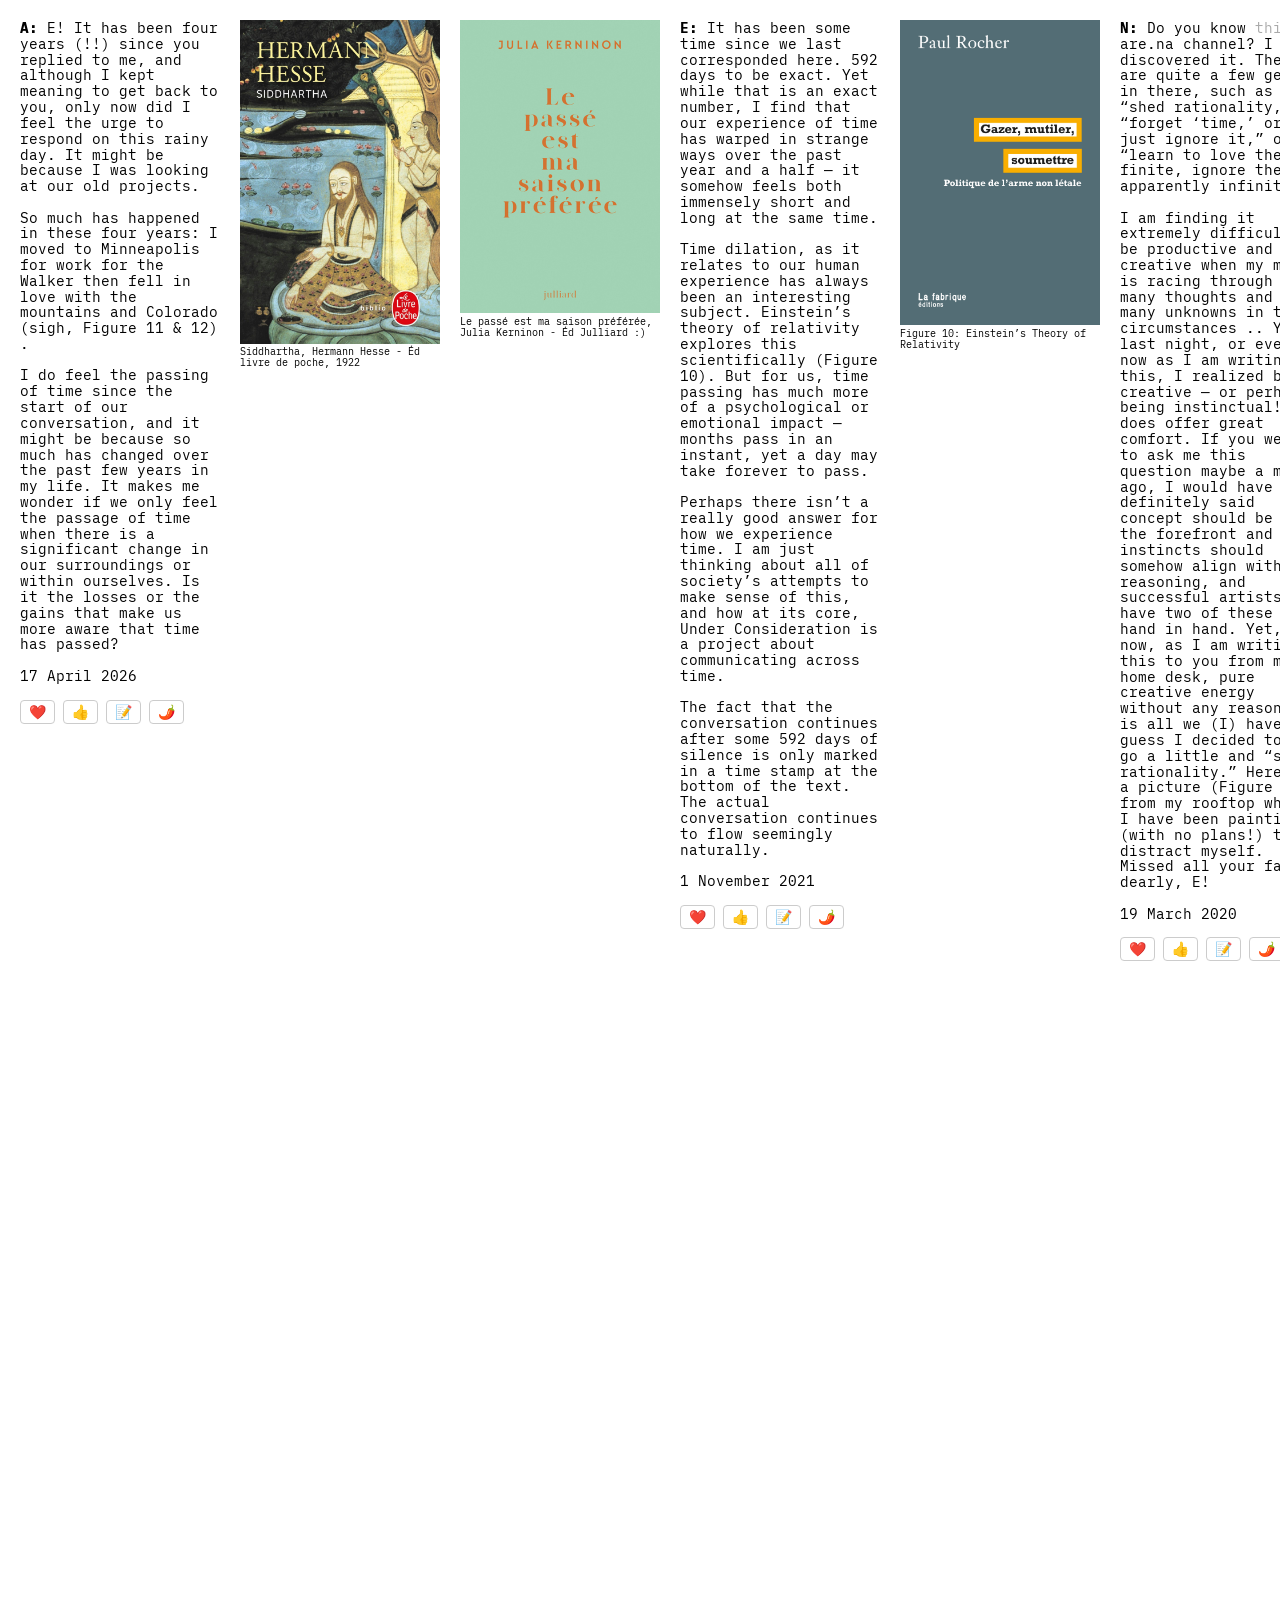
==== commit c2e98d27: "Ajout de react sur tous commentaires" ====
--- a/index.html
+++ b/index.html
@@ -30,7 +30,7 @@
     <button class="react-btn" data-emoji="👍">👍 <span class="count"></span></button>
     <button class="react-btn" data-emoji="📝">📝 <span class="count"></span></button>
     <button class="react-btn" data-emoji="🌶️">🌶️ <span class="count"></span></button>
-  </div>
+      </div>
     </div>
     
     <div class="entry">
@@ -62,6 +62,12 @@
       <p>
         1 November 2021
       </p>
+      <div class="reactions" data-entry="kerninon">
+    <button class="react-btn" data-emoji="❤️">❤️ <span class="count"></span></button>
+    <button class="react-btn" data-emoji="👍">👍 <span class="count"></span></button>
+    <button class="react-btn" data-emoji="📝">📝 <span class="count"></span></button>
+    <button class="react-btn" data-emoji="🌶️">🌶️ <span class="count"></span></button>
+      </div>
     </div>
     <div class="entry">
         <img src="./sources/Rocher.jpg">
@@ -83,6 +89,12 @@
       <p>
         19 March 2020
       </p>
+      <div class="reactions" data-entry="rocher">
+    <button class="react-btn" data-emoji="❤️">❤️ <span class="count"></span></button>
+    <button class="react-btn" data-emoji="👍">👍 <span class="count"></span></button>
+    <button class="react-btn" data-emoji="📝">📝 <span class="count"></span></button>
+    <button class="react-btn" data-emoji="🌶️">🌶️ <span class="count"></span></button>
+      </div>
     </div>
     <div class="entry">
         <img src="./sources/Drouar.jpg">
@@ -104,6 +116,12 @@
       <p>
         22 December 2019
       </p>
+      <div class="reactions" data-entry="drouar">
+    <button class="react-btn" data-emoji="❤️">❤️ <span class="count"></span></button>
+    <button class="react-btn" data-emoji="👍">👍 <span class="count"></span></button>
+    <button class="react-btn" data-emoji="📝">📝 <span class="count"></span></button>
+    <button class="react-btn" data-emoji="🌶️">🌶️ <span class="count"></span></button>
+      </div>
     </div>
     <div class="entry">
         <img src="./sources/Framont.png">
@@ -137,6 +155,12 @@
       <p>
         6 February 2019
       </p>
+      <div class="reactions" data-entry="framont">
+    <button class="react-btn" data-emoji="❤️">❤️ <span class="count"></span></button>
+    <button class="react-btn" data-emoji="👍">👍 <span class="count"></span></button>
+    <button class="react-btn" data-emoji="📝">📝 <span class="count"></span></button>
+    <button class="react-btn" data-emoji="🌶️">🌶️ <span class="count"></span></button>
+      </div>
     </div>
     <div class="entry">
         <img src="./sources/Raybaud.jpg">
@@ -161,6 +185,12 @@
       <p>
         27 December 2018
       </p>
+      <div class="reactions" data-entry="raybaud">
+    <button class="react-btn" data-emoji="❤️">❤️ <span class="count"></span></button>
+    <button class="react-btn" data-emoji="👍">👍 <span class="count"></span></button>
+    <button class="react-btn" data-emoji="📝">📝 <span class="count"></span></button>
+    <button class="react-btn" data-emoji="🌶️">🌶️ <span class="count"></span></button>
+      </div>
     </div>
     <div class="entry">
         <img src="./sources/Yon.jpeg">
@@ -186,6 +216,12 @@
       <p>
         27 December 2018
       </p>
+      <div class="reactions" data-entry="yon">
+    <button class="react-btn" data-emoji="❤️">❤️ <span class="count"></span></button>
+    <button class="react-btn" data-emoji="👍">👍 <span class="count"></span></button>
+    <button class="react-btn" data-emoji="📝">📝 <span class="count"></span></button>
+    <button class="react-btn" data-emoji="🌶️">🌶️ <span class="count"></span></button>
+      </div>
     </div>
     <div class="entry">
         <img src="./sources/Berest.jpg">
@@ -206,6 +242,12 @@
       <p>
         31 July 2018
       </p>
+      <div class="reactions" data-entry="berest">
+    <button class="react-btn" data-emoji="❤️">❤️ <span class="count"></span></button>
+    <button class="react-btn" data-emoji="👍">👍 <span class="count"></span></button>
+    <button class="react-btn" data-emoji="📝">📝 <span class="count"></span></button>
+    <button class="react-btn" data-emoji="🌶️">🌶️ <span class="count"></span></button>
+      </div>
     </div>
     <div class="entry">
         <img src="./sources/Sahibdad.jpg">
@@ -221,6 +263,26 @@
     <div class="entry">
         <img src="./sources/Sahibdad3.jpg">
       <div class="caption">
+      </div>
+    </div>
+     <div class="entry">
+      <p><strong>N:</strong> I have just read 
+      <a href="https://www.independent.co.uk/arts-entertainment/art/features/was-marcel-duchamps-fountain-actually-created-by-a-long-forgotten-pioneering-feminist-10491953.html" rel="nofollow noopener" target="_blank">this
+
+      </a> article — and there are many similar others out there— that talks about how Duchamp stole the idea of the readymade from the 20th century Dada artist Baroness Elsa von Freytag-Loringhoven (Figure 5). This article argues that Elsa was friends with Duchamp. In referring to the <em>Fountain</em>, Duchamp in his letter to his sisters says “One of my female friends who had adopted the pseudonym Richard Mutt sent me a porcelain urinal as a sculpture…” The identity of the female friend has always been a mystery, but the proofs in the article (Elsa was in Pennsylvania at the time when the <em>Fountain</em> was submitted to the exhibition of the Society of Independent Artists, and the company that made these specific urinals was based in Pennsylvania are some proofs.) make a strong case that Elsa was the owner of the <em>Fountain</em>. In fact, she had been claiming found object as her works of art before Duchamp started experimenting with his readymades. I suggest you read the article; it is pretty fascinating and made me a little sad since you know I am a Duchamp fan (I still am). I guess it would make sense since he is a male figure and she is not… 
+      </p>
+
+      <p>
+        Back to your question about what is it about art that makes us want to associate graphic design with it.. That is something I often think to myself. I can start by answering from a personal point of view: I would not want to only produce commercial works as this would not suffice my interests. What I like in art and why I would like graphic design to be more like it is the free will that comes with it. There is almost some kind of a narcissistic view of graphic design when it becomes close to art: the practice starts to be derived from individual expression; it becomes something that serves to one’s name and to one’s interests primarily. Remember when I asked you whether or not there is an existential component in typography? Then, I guess there is. We would like to create works that showcase our interests to make valuable use of our time on this earth and to feel good about ourselves in doing so. Thus, in making or wanting graphic design to be more like art, we want it to have a greater (existential) purpose. The interesting question, to me, or what I have yet do not have an answer to is this: Is there no other discipline than art where one can pursue individual interests? Is that what defines art? If so, trying to claim something similar for graphic design, a similar understanding, would not help us differentiate design. As much as we want to claim the individual will that comes with associating graphic design with art, perhaps we should omit this tendency and instead find something that is specific to graphic design. I am not sure if this is possible since there are already so many different ways people have been practicing the discipline, but I wonder if you think this is possible? Or do you think this is worthwhile pursuit? Is there an end goal, reward, in disassociating graphic design from art?
+      </p>
+      <p>
+        31 July 2018
+      </p>
+      <div class="reactions" data-entry="sahibdad">
+    <button class="react-btn" data-emoji="❤️">❤️ <span class="count"></span></button>
+    <button class="react-btn" data-emoji="👍">👍 <span class="count"></span></button>
+    <button class="react-btn" data-emoji="📝">📝 <span class="count"></span></button>
+    <button class="react-btn" data-emoji="🌶️">🌶️ <span class="count"></span></button>
       </div>
     </div>
     <div class="entry">
@@ -286,8 +348,8 @@
   });
 </script>
 <script>
-  const SUPABASE_URL = 'https://ysjwqgaptdbbacwinqoj.supabase.co/rest/v1/'   // ← remplace
-  const SUPABASE_KEY = 'sb_publishable_FXXpGkbeUQEQ-tSmcER7bg_BmWiG5Xa'             // ← remplace
+  const SUPABASE_URL = 'https://ysjwqgaptdbbacwinqoj.supabase.co/rest/v1/'   
+  const SUPABASE_KEY = 'sb_publishable_FXXpGkbeUQEQ-tSmcER7bg_BmWiG5Xa'      
 
   const headers = {
     'apikey': SUPABASE_KEY,
@@ -307,8 +369,16 @@
         `.reactions[data-entry="${entryId}"] [data-emoji="${row.emoji}"] .count`
       )
       if (btn) {
-        btn.textContent = row.count > 0 ? row.count : ''
-        btn.style.display = row.count > 0 ? 'inline' : 'none'
+        const countKey = `count_${entryId}_${row.emoji}`
+        const storedCount = parseInt(localStorage.getItem(countKey), 10) || 0
+        const displayCount = row.count > 0 ? row.count : storedCount
+        btn.textContent = displayCount > 0 ? displayCount : ''
+        btn.style.display = displayCount > 0 ? 'inline' : 'none'
+        if (displayCount > 0) {
+          localStorage.setItem(countKey, displayCount)
+        } else {
+          localStorage.removeItem(countKey)
+        }
       }
     })
   }
@@ -316,6 +386,7 @@
   // Voter / annuler le vote
   async function vote(entryId, emoji, btn) {
     const key = `voted_${entryId}_${emoji}`
+    const countKey = `count_${entryId}_${emoji}`
     const alreadyVoted = localStorage.getItem(key)
     const countEl = btn.querySelector('.count')
     const currentCount = parseInt(countEl.textContent, 10) || 0
@@ -326,6 +397,11 @@
       const nextCount = Math.max(0, currentCount - 1)
       countEl.textContent = nextCount > 0 ? nextCount : ''
       countEl.style.display = nextCount > 0 ? 'inline' : 'none'
+      if (nextCount > 0) {
+        localStorage.setItem(countKey, nextCount)
+      } else {
+        localStorage.removeItem(countKey)
+      }
       await fetch(`${SUPABASE_URL}/rest/v1/rpc/decrement_reaction`, {
         method: 'POST',
         headers,
@@ -337,6 +413,7 @@
       const nextCount = currentCount + 1
       countEl.textContent = nextCount
       countEl.style.display = 'inline'
+      localStorage.setItem(countKey, nextCount)
       await fetch(`${SUPABASE_URL}/rest/v1/rpc/increment_reaction`, {
         method: 'POST',
         headers,
@@ -358,6 +435,12 @@
       if (localStorage.getItem(`voted_${entryId}_${emoji}`)) {
         btn.classList.add('voted')
       }
+      const storedCount = parseInt(localStorage.getItem(`count_${entryId}_${emoji}`), 10) || 0
+      const countEl = btn.querySelector('.count')
+      if (countEl && storedCount > 0) {
+        countEl.textContent = storedCount
+        countEl.style.display = 'inline'
+      }
       btn.addEventListener('click', () => vote(entryId, emoji, btn))
     })
   })
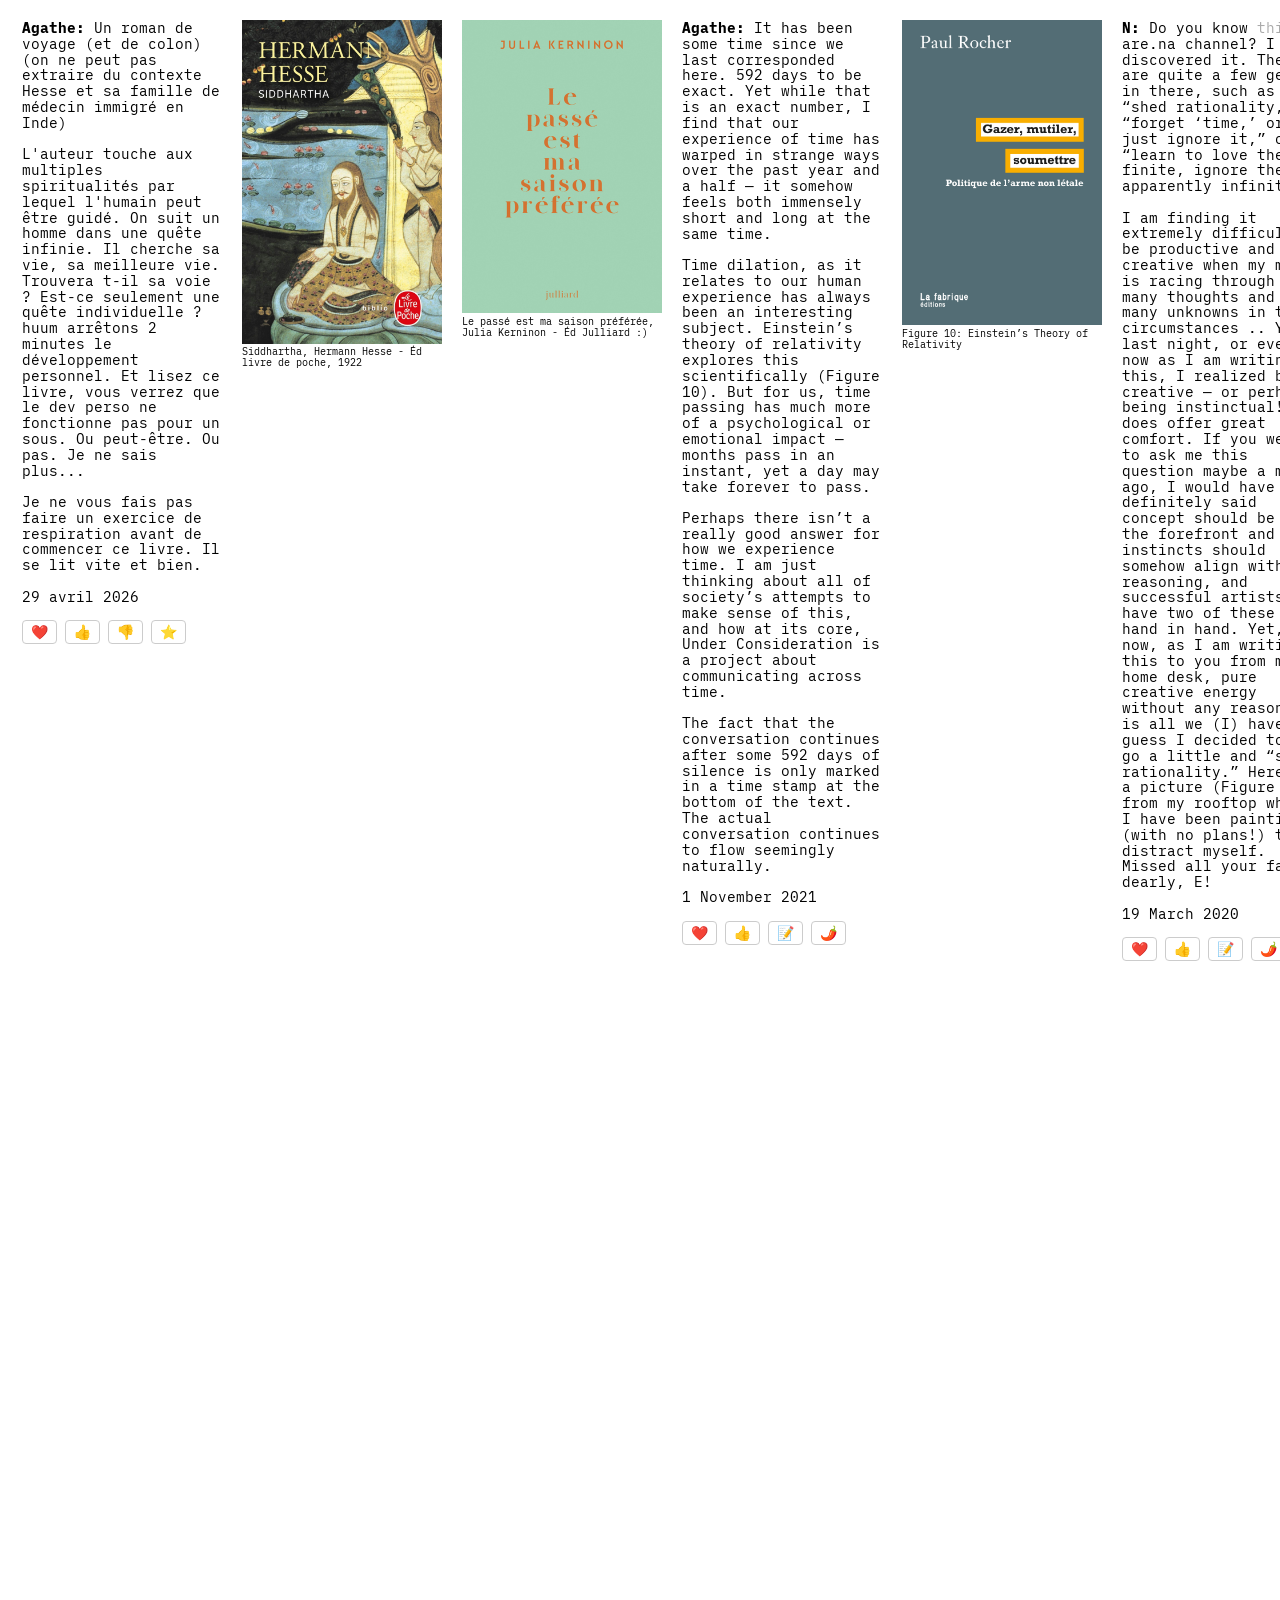
==== commit 9aa20fa2: "Ajout du commentaire de texte : Siddharta" ====
--- a/index.html
+++ b/index.html
@@ -1,6 +1,7 @@
 <!DOCTYPE html>
 <!-- saved from url=(0032)https://under-consideration.com/ -->
 <html><head><meta http-equiv="Content-Type" content="text/html; charset=UTF-8">
+<meta name="viewport" content="width=device-width, initial-scale=1.0">
 <meta http-equiv="Cache-Control" content="no-cache, no-store, must-revalidate">
 <meta http-equiv="Pragma" content="no-cache">
 <meta http-equiv="Expires" content="0">
@@ -11,25 +12,23 @@
   <div id="entries">
     <div class="entry">
       <p>
-        <strong>A:</strong> 
-        E! It has been four years (!!) since you replied to me, and although I kept meaning to get back to you, only now did I feel the urge to respond on this rainy day. It might be because I was looking at our old projects.
-      </p>
-
-      <p>
-        So much has happened in these four years: I moved to Minneapolis for work for the Walker then fell in love with the mountains and Colorado (sigh, Figure 11 &amp; 12) .
-      </p>
-
-      <p>
-        I do feel the passing of time since the start of our conversation, and it might be because so much has changed over the past few years in my life. It makes me wonder if we only feel the passage of time when there is a significant change in our surroundings or within ourselves. Is it the losses or the gains that make us more aware that time has passed?
-      </p>
-      <p>
-        17 April 2026
+        <strong>Agathe:</strong> 
+        Un roman de voyage (et de colon) (on ne peut pas extraire du contexte Hesse et sa famille de médecin immigré en Inde)
+      </p>
+
+      <p>
+        L'auteur touche aux multiples spiritualités par lequel l'humain peut être guidé. On suit un homme dans une quête infinie. Il cherche sa vie, sa meilleure vie. Trouvera t-il sa voie ? Est-ce seulement une quête individuelle ? huum arrêtons 2 minutes le développement personnel. Et lisez ce livre, vous verrez que le dev perso ne fonctionne pas pour un sous. Ou peut-être. Ou pas. Je ne sais plus...
+      </p>
+      <p>
+        Je ne vous fais pas faire un exercice de respiration avant de commencer ce livre. Il se lit vite et bien.      </p>
+      <p>
+        29 avril 2026
       </p>
       <div class="reactions" data-entry="siddhartha">
     <button class="react-btn" data-emoji="❤️">❤️ <span class="count"></span></button>
     <button class="react-btn" data-emoji="👍">👍 <span class="count"></span></button>
-    <button class="react-btn" data-emoji="📝">📝 <span class="count"></span></button>
-    <button class="react-btn" data-emoji="🌶️">🌶️ <span class="count"></span></button>
+    <button class="react-btn" data-emoji="👎">👎 <span class="count"></span></button>
+    <button class="react-btn" data-emoji="⭐️">⭐️ <span class="count"></span></button>
       </div>
     </div>
     
@@ -47,7 +46,7 @@
     </div>
     <div class="entry">
       <p>
-        <strong>E:</strong> 
+        <strong>Agathe:</strong> 
         It has been some time since we last corresponded here. 592 days to be exact. Yet while that is an exact number, I find that our experience of time has warped in strange ways over the past year and a half — it somehow feels both immensely short and long at the same time.
       </p>
       <p>
@@ -285,12 +284,19 @@
     <button class="react-btn" data-emoji="🌶️">🌶️ <span class="count"></span></button>
       </div>
     </div>
-    <div class="entry">
+    <div class="entry-intro">
       <div id="dot-dot-dot" style="display: none;"></div>
     </div>
     <div class="entry">
-      <p><i>Bibliopée</i> est un archivage de livres lus au fil de ma vie.</p>
-      <p>This project is a container for an exchange of ideas between one another. Each new entry on this site is a response to the previous entry by the other author; it is the next thought of a continuous conversation. In this regard, the entries themselves become the medium in this unending collaborative process. The logo, like its contents, is also subject to continuous updating and revisioning. The two curved lines signify each participant. One is solid, which corresponds to the person who last responded, while the other is dotted, waiting for the other to respond. Once a response is added, the lines flip and the solid becomes dotted while the dotted becomes solid.</p>
+      <p>
+        <i>
+          Bibliopée
+        </i> 
+        est un archivage de livres lus au fil de ma vie.
+      </p>
+      <p>
+        Ce projet me permet de développer mon univers artistique <3 j'essaye d'utiliser de nombreux outils de création :P je cherche des pistes de réflexion qui nourissent ma curiosité surtout ;) hihi 
+      </p>
       <p><img src="./sources/Placeholder.jpg" id="uc-logo"></p>
     </div>
   </div>
--- a/sources/main.css
+++ b/sources/main.css
@@ -16,6 +16,8 @@
   display: flex;
   flex-direction: row;
   gap: 20px;
+  margin : 2px;
+  padding-right: 50px;
 }
 
 .entry {
@@ -110,6 +112,14 @@
   font-family: 'fu-bold';
 }
 
+#entry-intro {
+  font-family: 'fu-reg';
+  font-size: 0.9em;
+  line-height: 1.1em;
+  max-width: 500px;
+  padding: 20px;
+  margin: 20px;
+}
 #uc-logo {
   margin-top: 10px;
   width: 30%;
@@ -168,3 +178,13 @@
     width: 22px;
   }
 }
+
+@media (max-width: 768px) {
+  .entry {
+    min-width: 240px;
+    max-width: 240px;
+    font-size: 1.08em;
+    line-height: 1.32em;
+  }
+}
+
